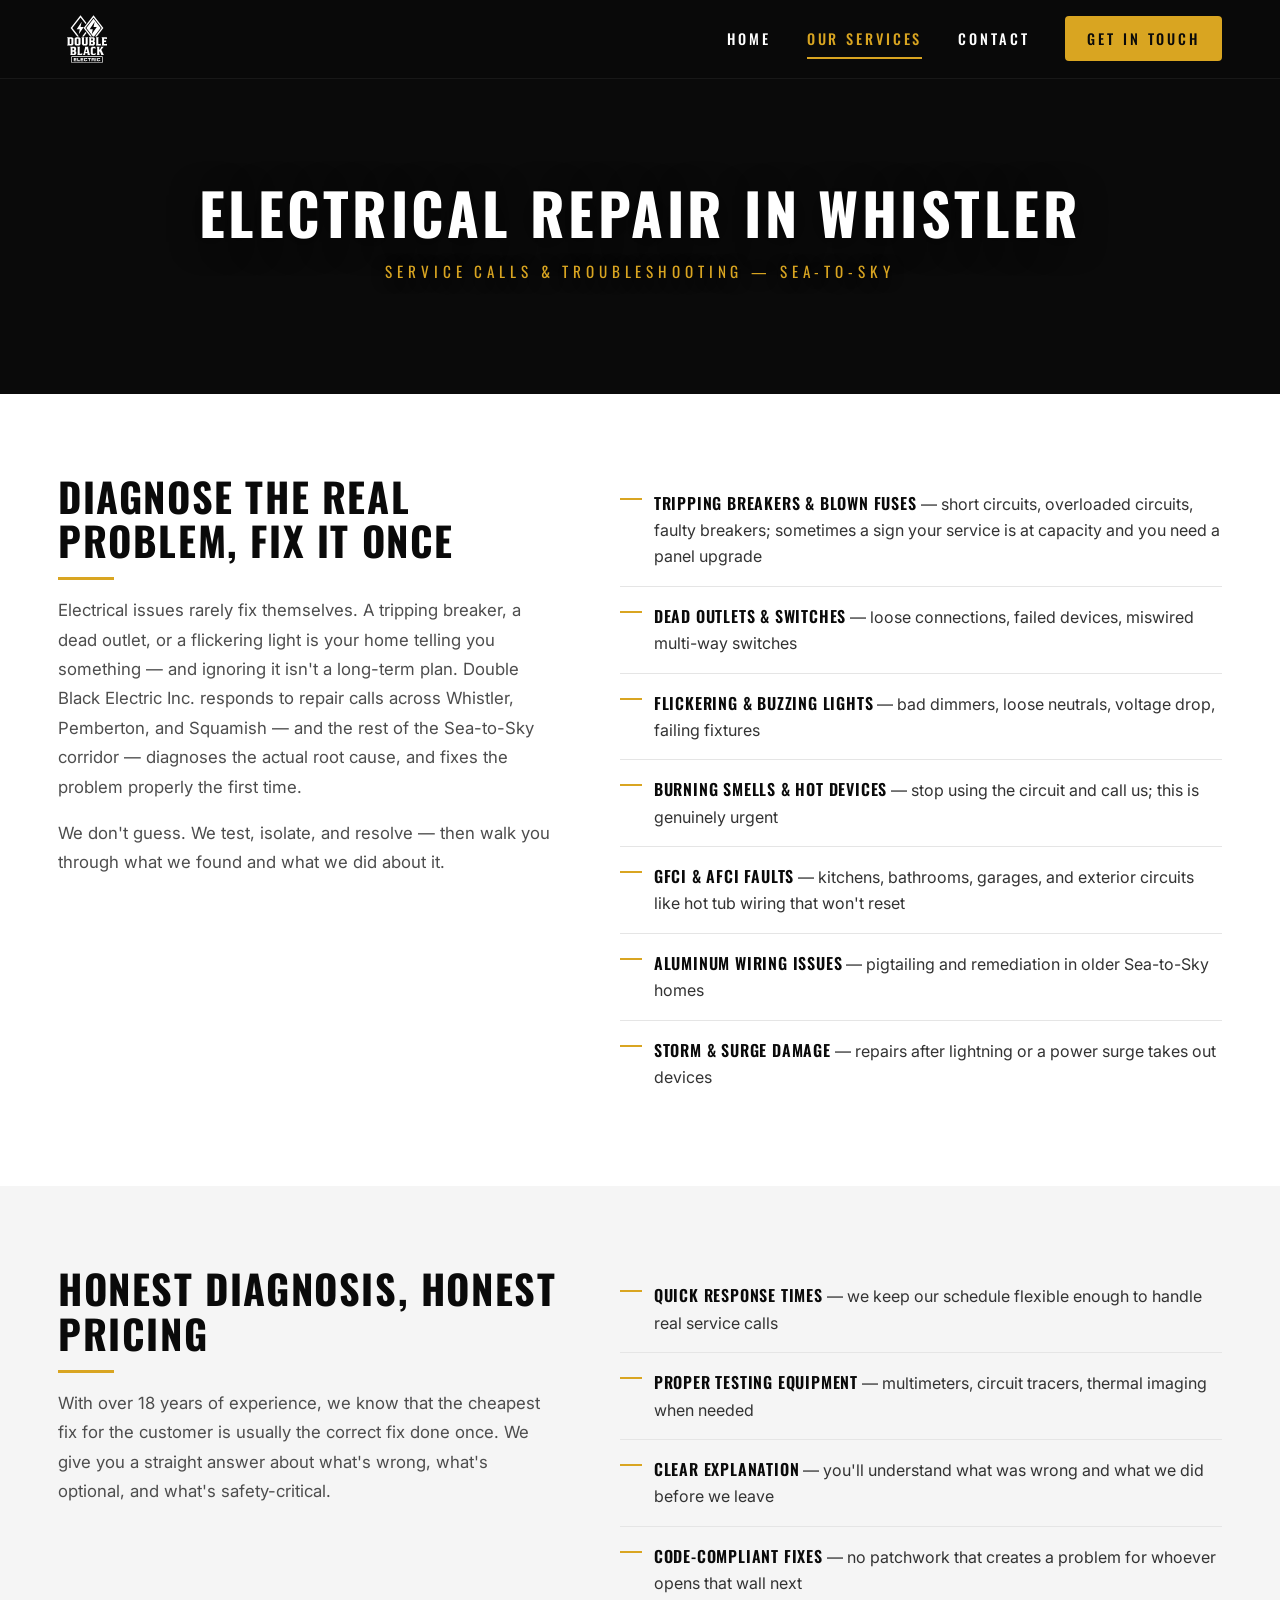
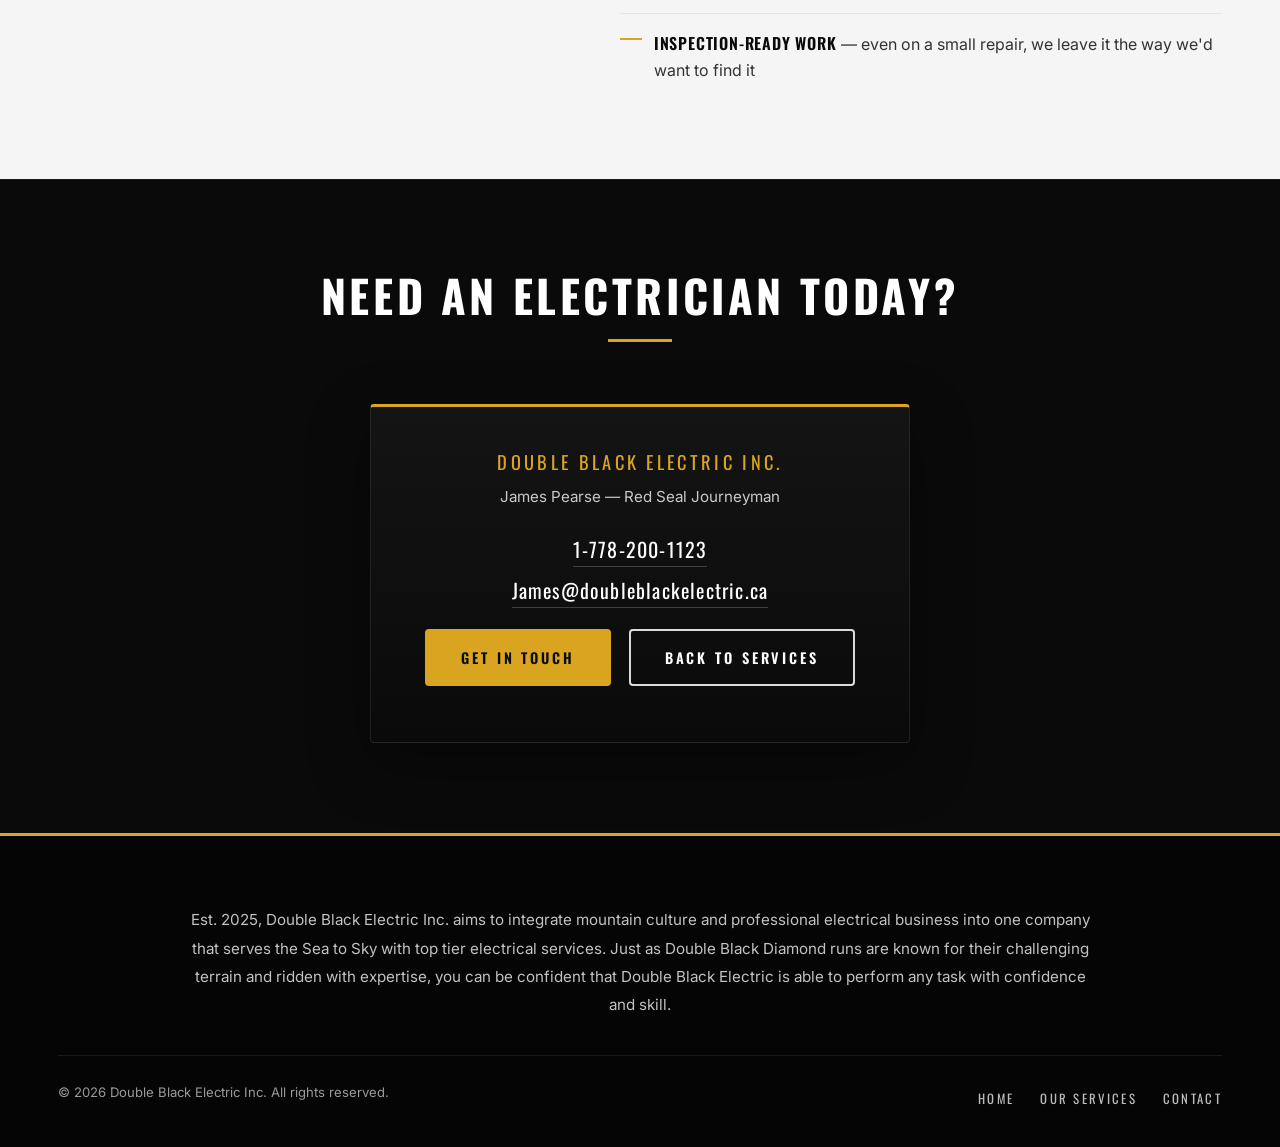
==== electrical-repair-whistler.html @ 38c5988d "Add files via upload Add SEO service pages and update services page" ====
<!DOCTYPE html>
<html lang="en">
<head>
  <meta charset="UTF-8" />
  <meta name="viewport" content="width=device-width, initial-scale=1.0" />
  <meta name="description" content="Electrical repairs and service calls in Whistler, Pemberton and Squamish. Tripping breakers, dead outlets, faulty switches, flickering lights — fast, professional service from Double Black Electric Inc." />
  <title>Electrical Repair &amp; Service Calls in Whistler, Pemberton &amp; Squamish | Double Black Electric Inc.</title>
  <link rel="preconnect" href="https://fonts.googleapis.com">
  <link rel="preconnect" href="https://fonts.gstatic.com" crossorigin>
  <link href="https://fonts.googleapis.com/css2?family=Oswald:wght@400;500;600;700&family=Inter:wght@300;400;500;600&display=swap" rel="stylesheet">
  <link rel="stylesheet" href="css/styles.css" />
  <link rel="icon" type="image/svg+xml" href="assets/logo-white.svg" />
</head>
<body>

  <header class="site-header">
    <div class="container nav-container">
      <a href="index.html" class="brand" aria-label="Double Black Electric — Home">
        <img src="assets/logo-white.svg" alt="Double Black Electric" class="brand__logo" />
        <span class="brand__text">Double Black Electric</span>
      </a>
      <button class="nav-toggle" aria-expanded="false" aria-controls="primary-nav" aria-label="Toggle navigation">
        <span></span><span></span><span></span>
      </button>
      <nav class="primary-nav" id="primary-nav" aria-label="Primary">
        <ul>
          <li><a href="index.html">Home</a></li>
          <li><a href="services.html" class="is-active">Our Services</a></li>
          <li><a href="contact.html">Contact</a></li>
          <li><a href="contact.html" class="nav-cta">Get in Touch</a></li>
        </ul>
      </nav>
    </div>
  </header>

  <!-- ========= PAGE HEADER ========= -->
  <section class="page-header">
    <div class="hero__photo" aria-hidden="true"></div>
    <div class="hero__overlay" aria-hidden="true"></div>
    <div class="container">
      <h1>Electrical Repair in Whistler</h1>
      <p class="page-header__subtitle">Service Calls &amp; Troubleshooting — Sea-to-Sky</p>
    </div>
  </section>

  <!-- ========= INTRO ========= -->
  <section class="section section--service-detail">
    <div class="container">
      <div class="service-detail">
        <div class="service-detail__header">
          <h2>Diagnose The Real Problem, Fix It Once</h2>
          <p>
            Electrical issues rarely fix themselves. A tripping breaker, a dead outlet, or a flickering
            light is your home telling you something — and ignoring it isn't a long-term plan.
            Double Black Electric Inc. responds to repair calls across Whistler, Pemberton, and
            Squamish — and the rest of the Sea-to-Sky corridor — diagnoses the actual root cause,
            and fixes the problem properly the first time.
          </p>
          <p>
            We don't guess. We test, isolate, and resolve — then walk you through what we found
            and what we did about it.
          </p>
        </div>
        <ul class="service-list">
          <li><strong>Tripping Breakers &amp; Blown Fuses</strong> — short circuits, overloaded circuits, faulty breakers; sometimes a sign your service is at capacity and you need a <a href="panel-upgrades-whistler.html">panel upgrade</a></li>
          <li><strong>Dead Outlets &amp; Switches</strong> — loose connections, failed devices, miswired multi-way switches</li>
          <li><strong>Flickering &amp; Buzzing Lights</strong> — bad dimmers, loose neutrals, voltage drop, failing fixtures</li>
          <li><strong>Burning Smells &amp; Hot Devices</strong> — stop using the circuit and call us; this is genuinely urgent</li>
          <li><strong>GFCI &amp; AFCI Faults</strong> — kitchens, bathrooms, garages, and exterior circuits like <a href="hot-tub-wiring-whistler.html">hot tub wiring</a> that won't reset</li>
          <li><strong>Aluminum Wiring Issues</strong> — pigtailing and remediation in older Sea-to-Sky homes</li>
          <li><strong>Storm &amp; Surge Damage</strong> — repairs after lightning or a power surge takes out devices</li>
        </ul>
      </div>
    </div>
  </section>

  <!-- ========= DETAILS ========= -->
  <section class="section section--service-detail section--alt">
    <div class="container">
      <div class="service-detail">
        <div class="service-detail__header">
          <h2>Honest Diagnosis, Honest Pricing</h2>
          <p>
            With over 18 years of experience, we know that the cheapest fix for the customer is
            usually the correct fix done once. We give you a straight answer about what's wrong,
            what's optional, and what's safety-critical.
          </p>
        </div>
        <ul class="service-list">
          <li><strong>Quick Response Times</strong> — we keep our schedule flexible enough to handle real service calls</li>
          <li><strong>Proper Testing Equipment</strong> — multimeters, circuit tracers, thermal imaging when needed</li>
          <li><strong>Clear Explanation</strong> — you'll understand what was wrong and what we did before we leave</li>
          <li><strong>Code-Compliant Fixes</strong> — no patchwork that creates a problem for whoever opens that wall next</li>
          <li><strong>Inspection-Ready Work</strong> — even on a small repair, we leave it the way we'd want to find it</li>
        </ul>
      </div>
    </div>
  </section>

  <!-- ========= CTA STRIP ========= -->
  <section class="section section--contact-strip">
    <div class="container">
      <h2 class="section-title">Need An Electrician Today?</h2>
      <div class="contact-card">
        <p class="contact-card__company">Double Black Electric Inc.</p>
        <p class="contact-card__person">James Pearse — Red Seal Journeyman</p>
        <p class="contact-card__line">
          <a href="tel:+17782001123">1-778-200-1123</a>
        </p>
        <p class="contact-card__line">
          <a href="mailto:James@doubleblackelectric.ca">James@doubleblackelectric.ca</a>
        </p>
        <p style="margin-top: 22px;">
          <a href="contact.html" class="btn btn--primary">Get in Touch</a>
          <a href="services.html" class="btn btn--ghost">Back to Services</a>
        </p>
      </div>
    </div>
  </section>

  <footer class="site-footer">
    <div class="container">
      <p class="footer__tagline">
        Est. 2025, Double Black Electric Inc. aims to integrate mountain culture and professional
        electrical business into one company that serves the Sea to Sky with top tier electrical services.
        Just as Double Black Diamond runs are known for their challenging terrain and ridden with
        expertise, you can be confident that Double Black Electric is able to perform any task
        with confidence and skill.
      </p>
      <div class="footer__bottom">
        <p>&copy; <span id="year">2026</span> Double Black Electric Inc. All rights reserved.</p>
        <nav aria-label="Footer">
          <a href="index.html">Home</a>
          <a href="services.html">Our Services</a>
          <a href="contact.html">Contact</a>
        </nav>
      </div>
    </div>
  </footer>

  <script src="js/main.js" defer></script>
</body>
</html>
---- css/styles.css ----
/* =========================================================
   Double Black Electric Inc.
   Stylesheet — cinematic mountain-photo hero, dark palette,
   warm electric-yellow accents.
   ========================================================= */

:root {
  --bg: #0a0a0a;
  --bg-panel: #111;
  --bg-light: #ffffff;
  --ink: #1a1a1a;
  --ink-muted: #6b6b6b;
  --line: #e5e5e5;
  --accent: #d9a521;       /* warm sign-yellow */
  --accent-soft: #f2c94c;
  --max-width: 1220px;
  --radius: 4px;
  --shadow: 0 20px 60px rgba(0,0,0,0.35);

  /* ---- Swap this URL to your own Mt. Currie photo ---- */
  /* Unsplash photo by Sven Scheuermeier — free for commercial use */
  --hero-photo: url('https://images.unsplash.com/photo-1464822759023-fed622ff2c3b?w=2400&q=80&auto=format&fit=crop');
}

/* ---------- Reset / base ---------- */
*,
*::before,
*::after { box-sizing: border-box; }

html { scroll-behavior: smooth; }

body {
  margin: 0;
  font-family: 'Inter', system-ui, -apple-system, Segoe UI, Roboto, sans-serif;
  font-weight: 400;
  line-height: 1.65;
  color: #e9e9e9;
  background: var(--bg);
  -webkit-font-smoothing: antialiased;
  -moz-osx-font-smoothing: grayscale;
}

img { max-width: 100%; display: block; height: auto; }
a { color: inherit; text-decoration: none; transition: color 0.2s ease; }
a:hover { color: var(--accent); }

h1, h2, h3, h4 {
  font-family: 'Oswald', 'Arial Narrow', Impact, sans-serif;
  font-weight: 700;
  letter-spacing: 0.04em;
  line-height: 1.12;
  margin: 0 0 0.6em;
  text-transform: uppercase;
  color: #fff;
}

p { margin: 0 0 1em; }

.container {
  width: 100%;
  max-width: var(--max-width);
  margin: 0 auto;
  padding: 0 28px;
}

.section { padding: 96px 0; position: relative; }

.section-title {
  font-size: clamp(1.9rem, 3.5vw, 2.8rem);
  text-align: center;
  margin-bottom: 1.4em;
  position: relative;
  letter-spacing: 0.08em;
}
.section-title::after {
  content: "";
  display: block;
  width: 64px; height: 3px;
  background: var(--accent);
  margin: 18px auto 0;
}
.section-title--light { color: #fff; }

/* ---------- Buttons ---------- */
.btn {
  display: inline-block;
  padding: 15px 34px;
  border: 2px solid transparent;
  border-radius: var(--radius);
  font-family: 'Oswald', sans-serif;
  font-weight: 600;
  letter-spacing: 0.2em;
  text-transform: uppercase;
  font-size: 0.9rem;
  cursor: pointer;
  transition: transform 0.15s ease, background 0.2s ease, color 0.2s ease, border-color 0.2s ease, box-shadow 0.2s ease;
}
.btn + .btn { margin-left: 14px; }
.btn--primary {
  background: var(--accent);
  color: #0a0a0a;
  border-color: var(--accent);
}
.btn--primary:hover {
  background: var(--accent-soft);
  border-color: var(--accent-soft);
  color: #0a0a0a;
  transform: translateY(-1px);
  box-shadow: 0 10px 24px rgba(217,165,33,0.28);
}
.btn--ghost {
  background: transparent;
  color: #fff;
  border-color: rgba(255,255,255,0.85);
}
.btn--ghost:hover {
  background: #fff;
  color: #0a0a0a;
  transform: translateY(-1px);
}

/* ---------- Header / Nav ---------- */
.site-header {
  position: fixed;
  top: 0; left: 0; right: 0;
  z-index: 50;
  background: rgba(10,10,10,0.75);
  backdrop-filter: blur(10px);
  -webkit-backdrop-filter: blur(10px);
  border-bottom: 1px solid rgba(255,255,255,0.06);
}

.nav-container {
  display: flex;
  align-items: center;
  justify-content: space-between;
  min-height: 78px;
}

.brand {
  display: inline-flex;
  align-items: center;
  gap: 12px;
  color: #fff;
}
.brand__logo {
  height: 58px;
  width: auto;
  display: block;
}
/* Wordmark is baked into the logo; hide the separate text label */
.brand__text { display: none; }

.primary-nav ul {
  list-style: none;
  margin: 0; padding: 0;
  display: flex;
  align-items: center;
  gap: 36px;
}
.primary-nav a {
  color: #fff;
  font-family: 'Oswald', sans-serif;
  font-weight: 500;
  font-size: 0.9rem;
  letter-spacing: 0.2em;
  text-transform: uppercase;
  padding: 8px 0;
  border-bottom: 2px solid transparent;
}
.primary-nav a:hover,
.primary-nav a.is-active {
  color: var(--accent);
}
.primary-nav a.is-active { border-bottom-color: var(--accent); }

.primary-nav a.nav-cta {
  background: var(--accent);
  color: #0a0a0a;
  padding: 12px 22px;
  border: 0;
  border-radius: var(--radius);
  transition: background 0.2s ease, transform 0.15s ease, box-shadow 0.2s ease;
}
.primary-nav a.nav-cta:hover {
  background: var(--accent-soft);
  color: #0a0a0a;
  transform: translateY(-1px);
  box-shadow: 0 6px 18px rgba(217,165,33,0.3);
}

.nav-toggle {
  display: none;
  background: none;
  border: 0;
  padding: 10px;
  cursor: pointer;
}
.nav-toggle span {
  display: block;
  width: 26px; height: 2px;
  background: #fff;
  margin: 5px 0;
  transition: transform 0.25s ease, opacity 0.25s ease;
}

/* ---------- Hero (full-bleed mountain photo) ---------- */
.hero {
  position: relative;
  min-height: 100vh;
  padding: 140px 0 90px;
  color: #fff;
  overflow: hidden;
  isolation: isolate;
  display: flex;
  align-items: center;
}
.hero__photo,
.page-header .hero__photo {
  position: absolute;
  inset: 0;
  background-image: var(--hero-photo);
  background-size: cover;
  background-position: center 35%;
  z-index: -2;
  transform: scale(1.02);
}
.hero__overlay,
.page-header .hero__overlay {
  position: absolute;
  inset: 0;
  background:
    linear-gradient(180deg, rgba(10,10,10,0.35) 0%, rgba(10,10,10,0.55) 55%, rgba(10,10,10,0.9) 100%),
    radial-gradient(ellipse at center, rgba(10,10,10,0) 30%, rgba(10,10,10,0.55) 100%);
  z-index: -1;
}

.hero__inner {
  position: relative;
  text-align: center;
  width: 100%;
}
.hero__logo {
  width: 220px;
  height: auto;
  margin: 0 auto 24px;
  filter: drop-shadow(0 10px 30px rgba(0,0,0,0.7));
}
.hero__title {
  font-size: clamp(2.2rem, 6vw, 4.6rem);
  margin-bottom: 18px;
  letter-spacing: 0.04em;
  text-shadow: 0 4px 30px rgba(0,0,0,0.65);
  color: #fff;
}
/* Visually-hidden but available to screen readers & SEO */
.sr-only {
  position: absolute;
  width: 1px; height: 1px;
  padding: 0; margin: -1px;
  overflow: hidden;
  clip: rect(0,0,0,0);
  white-space: nowrap;
  border: 0;
}
.hero__tagline {
  font-family: 'Oswald', sans-serif;
  font-size: clamp(1rem, 1.6vw, 1.35rem);
  text-transform: uppercase;
  letter-spacing: 0.38em;
  color: var(--accent);
  margin-bottom: 38px;
  text-shadow: 0 2px 18px rgba(0,0,0,0.55);
}
.hero__intro {
  max-width: 780px;
  margin: 0 auto 1em;
  color: #e9e9e9;
  font-size: 1.05rem;
  line-height: 1.8;
  text-shadow: 0 2px 18px rgba(0,0,0,0.65);
}
.hero__intro--accent {
  color: #cfcfcf;
  font-style: italic;
  margin-bottom: 44px;
}
.hero__cta {
  display: flex;
  justify-content: center;
  flex-wrap: wrap;
  gap: 14px;
}
.hero__cta .btn + .btn { margin-left: 0; }

/* ---------- Page header (sub-pages) ---------- */
.page-header {
  position: relative;
  padding: 180px 0 110px;
  color: #fff;
  text-align: center;
  overflow: hidden;
  isolation: isolate;
}
.page-header h1 {
  font-size: clamp(2.2rem, 5vw, 3.6rem);
  margin-bottom: 14px;
  letter-spacing: 0.06em;
  text-shadow: 0 4px 30px rgba(0,0,0,0.6);
}
.page-header__subtitle {
  color: var(--accent);
  font-family: 'Oswald', sans-serif;
  text-transform: uppercase;
  letter-spacing: 0.32em;
  font-size: 0.95rem;
  margin: 0;
  text-shadow: 0 2px 14px rgba(0,0,0,0.6);
}

/* ---------- Services (dark, mountain photo tied through) ---------- */
.section--services {
  background: #0a0a0a;
  padding: 110px 0;
  position: relative;
  isolation: isolate;
  overflow: hidden;
}
.section--services::before {
  content: "";
  position: absolute;
  inset: 0;
  background-image: var(--hero-photo);
  background-size: cover;
  background-position: center 70%;
  filter: blur(14px) brightness(0.45) saturate(0.8);
  transform: scale(1.08);
  z-index: -2;
}
.section--services::after {
  content: "";
  position: absolute;
  inset: 0;
  background: linear-gradient(180deg, rgba(10,10,10,0.85), rgba(10,10,10,0.92));
  z-index: -1;
}
.section--services .section-title { color: #fff; }

.service-grid {
  display: grid;
  grid-template-columns: repeat(auto-fit, minmax(230px, 1fr));
  gap: 20px;
  margin-top: 30px;
}
.service-card {
  background: rgba(16,16,16,0.75);
  border: 1px solid rgba(255,255,255,0.08);
  border-top: 3px solid var(--accent);
  padding: 44px 28px;
  text-align: center;
  transition: transform 0.25s ease, background 0.25s ease, border-color 0.25s ease;
  backdrop-filter: blur(6px);
  -webkit-backdrop-filter: blur(6px);
}
.service-card:hover {
  transform: translateY(-4px);
  background: rgba(22,22,22,0.85);
  border-color: rgba(217,165,33,0.4);
  border-top-color: var(--accent-soft);
}
.service-card h3 {
  font-size: 1.3rem;
  margin-bottom: 14px;
  color: #fff;
  letter-spacing: 0.1em;
}
.service-card p {
  color: #bcbcbc;
  font-size: 0.95rem;
  margin: 0;
  line-height: 1.6;
}

/* ---------- About (centered dark block) ---------- */
.section--about {
  background: #050505;
  padding: 110px 0;
  position: relative;
  isolation: isolate;
  overflow: hidden;
}
.section--about::before {
  content: "";
  position: absolute;
  inset: 0;
  background-image: var(--hero-photo);
  background-size: cover;
  background-position: center 20%;
  filter: blur(28px) brightness(0.28) saturate(0.6);
  transform: scale(1.12);
  z-index: -2;
}
.section--about::after {
  content: "";
  position: absolute;
  inset: 0;
  background: radial-gradient(ellipse at center, rgba(10,10,10,0.5), rgba(5,5,5,0.95));
  z-index: -1;
}
.about-inner {
  max-width: 820px;
  margin: 0 auto;
  text-align: center;
}
.about__logo {
  width: 170px;
  height: auto;
  margin: 0 auto 32px;
  filter: drop-shadow(0 8px 26px rgba(0,0,0,0.55));
}
.about__body {
  color: #d8d8d8;
  font-size: 1.08rem;
  line-height: 1.85;
  margin-bottom: 36px;
}

/* ---------- Service detail (services page) ---------- */
.section--service-detail {
  background: #fff;
  color: var(--ink);
  padding: 80px 0;
}
.section--service-detail.section--alt { background: #f5f5f5; }
.service-detail {
  display: grid;
  grid-template-columns: 1fr 1.2fr;
  gap: 60px;
  align-items: start;
}
.service-detail__header h2 {
  font-size: clamp(1.9rem, 3.2vw, 2.5rem);
  margin-bottom: 16px;
  color: #0a0a0a;
  display: inline-block;
  position: relative;
}
.service-detail__header h2::after {
  content: "";
  display: block;
  width: 56px; height: 3px;
  background: var(--accent);
  margin-top: 14px;
}
.service-detail__header p {
  color: #4d4d4d;
  font-size: 1.05rem;
  line-height: 1.75;
}
.service-list {
  list-style: none;
  padding: 0; margin: 0;
}
.service-list li {
  padding: 16px 0 16px 34px;
  border-bottom: 1px solid var(--line);
  position: relative;
  font-size: 1rem;
  color: #333;
}
.service-list li::before {
  content: "";
  position: absolute;
  left: 0; top: 24px;
  width: 22px; height: 2px;
  background: var(--accent);
}
.service-list li:last-child { border-bottom: 0; }
.service-list strong {
  font-family: 'Oswald', sans-serif;
  font-weight: 600;
  letter-spacing: 0.05em;
  text-transform: uppercase;
  color: #0a0a0a;
}

/* ---------- Contact strip / page ---------- */
.section--contact-strip {
  background: #0a0a0a;
  padding: 90px 0;
  border-top: 1px solid rgba(255,255,255,0.06);
}
.section--contact-strip .section-title { color: #fff; }

.contact-card {
  background: linear-gradient(180deg, #141414 0%, #0a0a0a 100%);
  color: #fff;
  max-width: 540px;
  margin: 0 auto;
  border: 1px solid rgba(255,255,255,0.08);
  border-top: 3px solid var(--accent);
  border-radius: var(--radius);
  padding: 40px 36px;
  text-align: center;
  box-shadow: var(--shadow);
}
.contact-card__company {
  font-family: 'Oswald', sans-serif;
  text-transform: uppercase;
  letter-spacing: 0.18em;
  font-size: 1.15rem;
  margin-bottom: 6px;
  color: var(--accent);
}
.contact-card__person {
  color: #c9c9c9;
  margin-bottom: 24px;
  font-size: 0.95rem;
}
.contact-card__line {
  font-family: 'Oswald', sans-serif;
  font-size: 1.25rem;
  letter-spacing: 0.06em;
  margin: 8px 0;
}
.contact-card__line a {
  color: #fff;
  border-bottom: 1px solid rgba(255,255,255,0.2);
  padding-bottom: 2px;
}
.contact-card__line a:hover {
  color: var(--accent);
  border-bottom-color: var(--accent);
}

.section--contact { background: #0a0a0a; padding: 100px 0; }
.contact-layout {
  display: grid;
  grid-template-columns: 1.1fr 0.9fr;
  gap: 60px;
  align-items: start;
}
.contact-layout__intro .lead {
  font-size: 1.2rem;
  color: #fff;
  margin: 0 0 1.2em;
  line-height: 1.7;
}
.contact-layout__intro p { color: #bcbcbc; font-size: 1rem; line-height: 1.8; }
.contact-card--large {
  max-width: 100%;
  padding: 46px 34px;
  text-align: left;
}
.contact-card__button {
  display: flex;
  flex-direction: column;
  background: rgba(255,255,255,0.04);
  border: 1px solid rgba(255,255,255,0.12);
  border-radius: var(--radius);
  padding: 16px 20px;
  margin: 12px 0;
  transition: background 0.2s ease, border-color 0.2s ease, transform 0.15s ease;
}
.contact-card__button:hover {
  background: rgba(217,165,33,0.1);
  border-color: var(--accent);
  transform: translateY(-1px);
}
.contact-card__button-label {
  font-family: 'Oswald', sans-serif;
  text-transform: uppercase;
  letter-spacing: 0.26em;
  font-size: 0.72rem;
  color: #9a9a9a;
  margin-bottom: 4px;
}
.contact-card__button-value {
  font-family: 'Oswald', sans-serif;
  font-size: 1.22rem;
  color: #fff;
  letter-spacing: 0.04em;
}
.contact-card__area {
  margin: 22px 0 0;
  color: #9a9a9a;
  font-size: 0.78rem;
  letter-spacing: 0.2em;
  text-transform: uppercase;
  text-align: center;
  border-top: 1px solid rgba(255,255,255,0.08);
  padding-top: 20px;
}

/* ---------- Footer ---------- */
.site-footer {
  background: #050505;
  color: #9a9a9a;
  padding: 70px 0 30px;
  border-top: 3px solid var(--accent);
}
.footer__tagline {
  max-width: 900px;
  margin: 0 auto 36px;
  text-align: center;
  font-size: 0.95rem;
  line-height: 1.85;
  color: #c2c2c2;
}
.footer__bottom {
  display: flex;
  justify-content: space-between;
  align-items: center;
  padding-top: 26px;
  border-top: 1px solid rgba(255,255,255,0.08);
  flex-wrap: wrap;
  gap: 16px;
  font-size: 0.82rem;
}
.footer__bottom nav a {
  margin-left: 22px;
  font-family: 'Oswald', sans-serif;
  text-transform: uppercase;
  letter-spacing: 0.18em;
  font-size: 0.8rem;
  color: #bcbcbc;
}
.footer__bottom nav a:hover { color: var(--accent); }

/* ---------- Responsive ---------- */
@media (max-width: 980px) {
  .service-detail,
  .contact-layout { grid-template-columns: 1fr; gap: 36px; }
}

@media (max-width: 820px) {
  .brand__text { display: none; }
  .nav-toggle { display: inline-block; }
  .primary-nav {
    position: absolute;
    top: 100%; left: 0; right: 0;
    background: rgba(5,5,5,0.98);
    border-top: 1px solid rgba(255,255,255,0.08);
    max-height: 0;
    overflow: hidden;
    transition: max-height 0.3s ease;
  }
  .primary-nav.is-open { max-height: 420px; }
  .primary-nav ul {
    flex-direction: column;
    gap: 0;
    padding: 10px 24px 24px;
    align-items: stretch;
  }
  .primary-nav li { border-bottom: 1px solid rgba(255,255,255,0.06); }
  .primary-nav li:last-child { border-bottom: 0; padding-top: 8px; }
  .primary-nav a {
    display: block;
    padding: 15px 0;
    border-bottom: 0;
  }
  .primary-nav a.nav-cta { text-align: center; margin-top: 8px; }
  .nav-container { position: relative; }

  .hero { padding: 120px 0 80px; min-height: auto; }
  .hero__logo { width: 100px; }
  .section { padding: 72px 0; }
  .footer__bottom { justify-content: center; text-align: center; }
  .footer__bottom nav a { margin: 0 10px; }
}

@media (max-width: 480px) {
  .btn { display: block; width: 100%; }
  .btn + .btn { margin-left: 0; margin-top: 10px; }
  .hero__cta { flex-direction: column; align-items: stretch; }
  .hero__tagline { letter-spacing: 0.22em; }
}
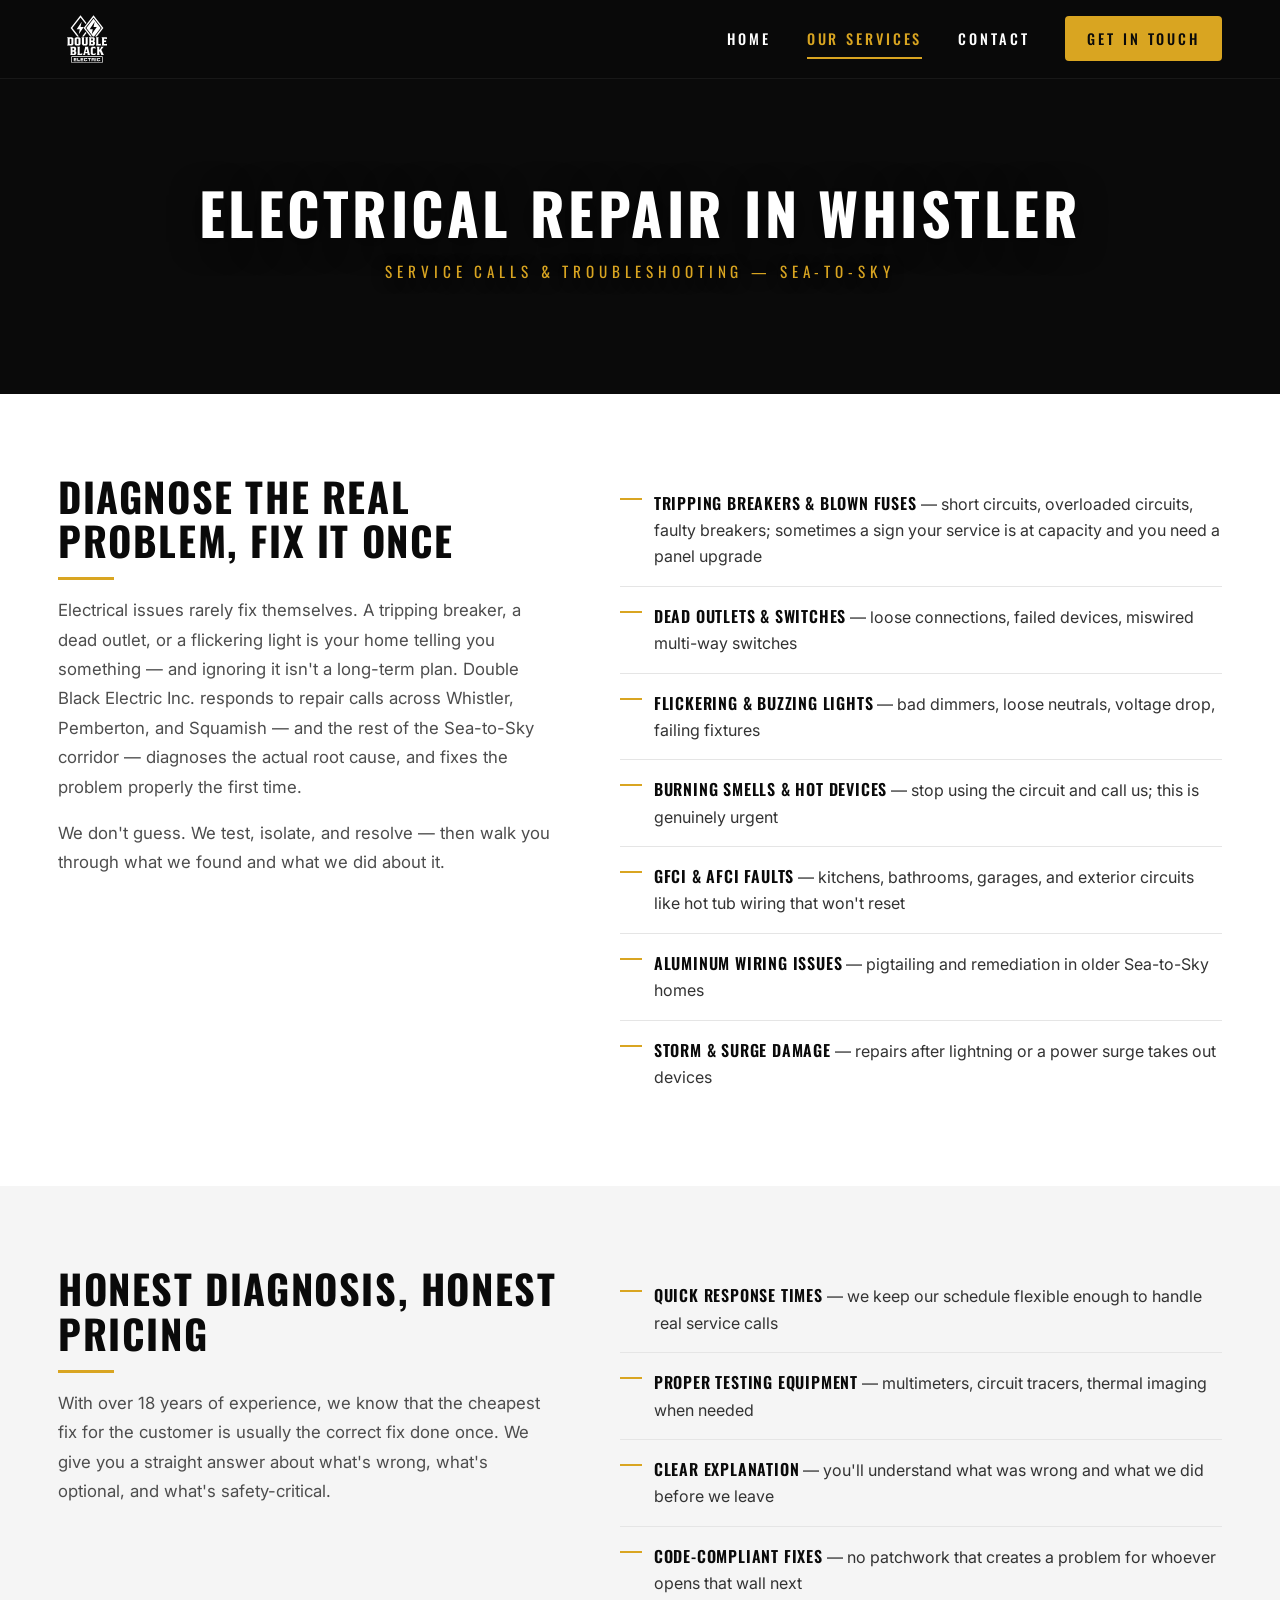
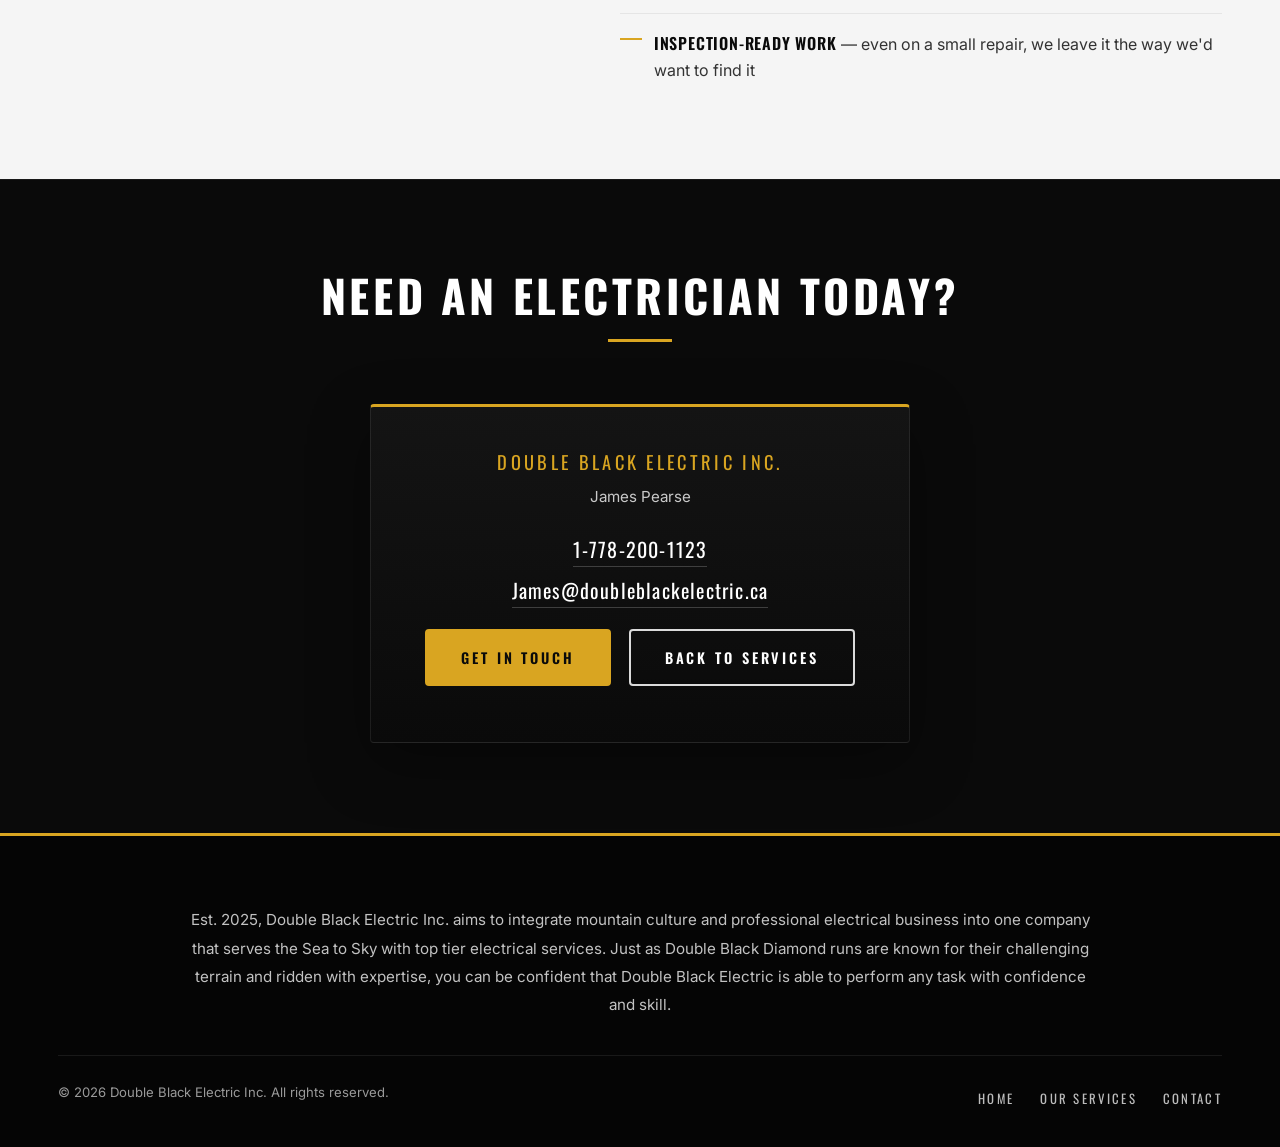
==== commit 2a320f67: "Update electrical-repair-whistler.html" ====
--- a/electrical-repair-whistler.html
+++ b/electrical-repair-whistler.html
@@ -103,7 +103,7 @@
       <h2 class="section-title">Need An Electrician Today?</h2>
       <div class="contact-card">
         <p class="contact-card__company">Double Black Electric Inc.</p>
-        <p class="contact-card__person">James Pearse — Red Seal Journeyman</p>
+        <p class="contact-card__person">James Pearse</p>
         <p class="contact-card__line">
           <a href="tel:+17782001123">1-778-200-1123</a>
         </p>
